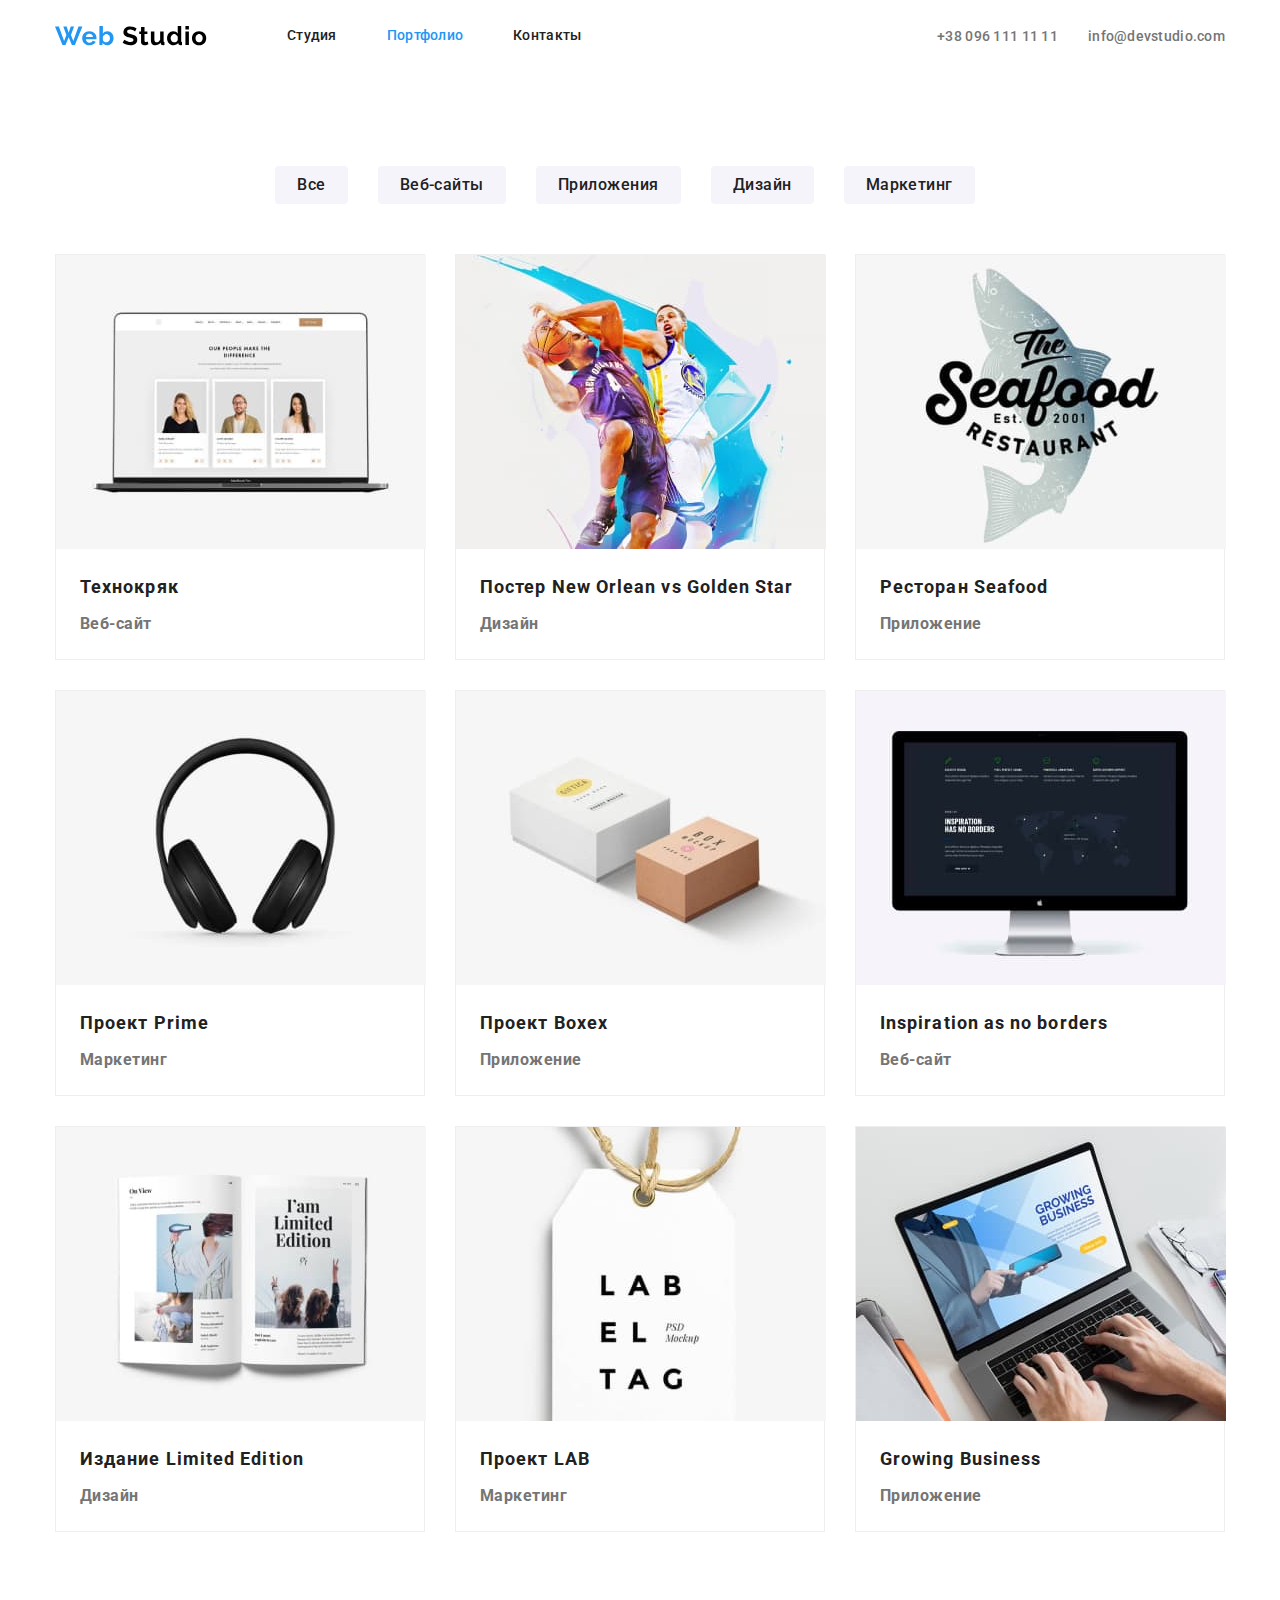
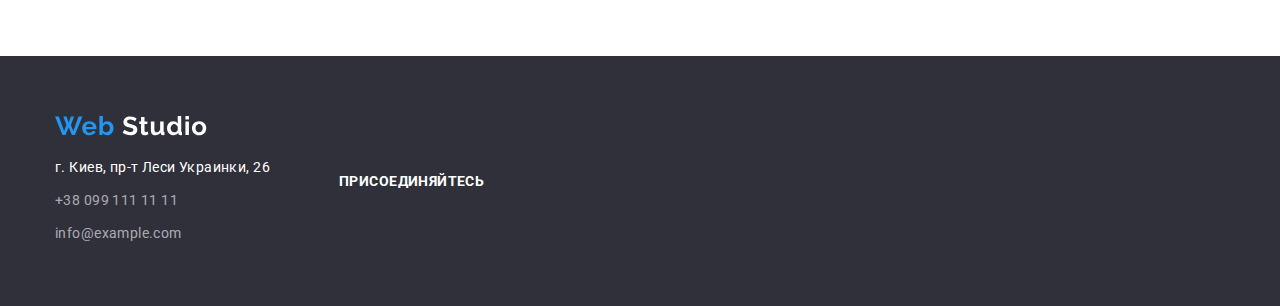
==== portfolio.html @ 87620cf1 "next" ====
<!DOCTYPE html>
<html lang="ru">
  <head>
    <meta charset="UTF-8" />
    <meta name="viewport" content="width=device-width, initial-scale=1.0" />
    <link
      href="https://fonts.googleapis.com/css2?family=Raleway:wght@700&family=Roboto:wght@500;700&display=swap"
      rel="stylesheet"
    />
    <link rel="stylesheet" href =./css/normalize.css />
    <link rel="stylesheet" href="./css/style.css" />
    <title>Document</title>
  </head>
  <body>
    <header class="page-header">
      <div class="container flexbox">
        <nav class="navigation">
          <a href="./" class="logo"
            ><img src="./images/logo/logo.svg" alt="Логотип"
          /></a>

          <ul class="list menu-list">
            <li class="list-item">
              <a href="./index.html" class="link-item">Студия</a>
            </li>
            <li class="list-item">
              <a href="./portfolio.html" class="link-item active">Портфолио</a>
            </li>
            <li class="list-item">
              <a href="#" class="link-item">Контакты</a>
            </li>
          </ul>
        </nav>

        <a href="tel:+380961111111" class="contacts">+38 096 111 11 11</a>
        <a href="mailto:info@devstudio.com" class="contacts"
          >info@devstudio.com</a
        >
      </div>
    </header>
    <main>
      <section class="section-container">
        <div class="container">
          <h1 class="port-title" hidden>Обзор вкладок</h1>
          <ul class="list btn-menu">
            <li class="btn-item">
              <button class="btn" type="button">Все</button>
            </li>
            <li class="btn-item">
              <button class="btn" type="button">Веб-сайты</button>
            </li>
            <li class="btn-item">
              <button class="btn" type="button">Приложения</button>
            </li>
            <li class="btn-item">
              <button class="btn" type="button">Дизайн</button>
            </li>
            <li class="btn-item">
              <button class="btn" type="button">Маркетинг</button>
            </li>
          </ul>
        </div>
        <div class="container">
          <ul class="list list-work">
            <li class="item-portfolio">
              <a href="#" class="port-title"
                ><img
                  src="./images/links/notebook.jpg"
                  alt="Технокряк"
                  width="370"
                  class="d-block"
                />
                <p hidden class="p-description">
                  Технокряк это современная <br />
                  площадка распространения <br />
                  коронавируса. Компании <br />
                  используют эту платформу для <br />
                  цифрового шпионажа и атак на <br />
                  защищенные сервера конкурентов.
                </p>

                <h2 class="port-title">Технокряк</h2>
                <p class="p-sections">Веб-сайт</p>
              </a>
            </li>

            <li class="item-portfolio">
              <a href="#" class="port-title">
                <img
                  class="d-block"
                  src="./images/links/poster.jpg"
                  alt="Постер New Orlean"
                  width="370"
                />
                <p hidden class="p-description">
                  Технокряк это современная <br />
                  площадка распространения <br />
                  коронавируса. Компании <br />
                  используют эту платформу для <br />
                  цифрового шпионажа и атак на <br />
                  защищенные сервера конкурентов.
                </p>

                <h2 class="port-title">Постер New Orlean vs Golden Star</h2>
                <p class="p-sections">Дизайн</p>
              </a>
            </li>

            <li class="item-portfolio">
              <a href="#" class="port-title">
                <img
                  class="d-block"
                  src="./images/links/seafood.jpg"
                  alt="Ресторан Seafood"
                  width="370"
                />
                <p hidden class="p-description">
                  Технокряк это современная <br />
                  площадка распространения <br />
                  коронавируса. Компании <br />
                  используют эту платформу для <br />
                  цифрового шпионажа и атак на <br />
                  защищенные сервера конкурентов.
                </p>

                <h2 class="port-title">Ресторан Seafood</h2>
                <p class="p-sections">Приложение</p>
              </a>
            </li>

            <li class="item-portfolio">
              <a href="#" class="port-title">
                <img
                  class="d-block"
                  src="./images/links/headphone.jpg"
                  alt="Проект Prime"
                  width="370"
                />
                <p hidden class="p-description">
                  Технокряк это современная <br />
                  площадка распространения <br />
                  коронавируса. Компании <br />
                  используют эту платформу для <br />
                  цифрового шпионажа и атак на <br />
                  защищенные сервера конкурентов.
                </p>

                <h3 class="port-title">Проект Prime</h3>
                <p class="p-sections">Маркетинг</p>
              </a>
            </li>

            <li class="item-portfolio">
              <a href="#" class="port-title">
                <img
                  class="d-block"
                  src="./images/links/boxes.jpg"
                  alt="Проект Boxex"
                  width="370"
                />
                <p hidden class="p-description">
                  Технокряк это современная <br />
                  площадка распространения <br />
                  коронавируса. Компании <br />
                  используют эту платформу для <br />
                  цифрового шпионажа и атак на <br />
                  защищенные сервера конкурентов.
                </p>

                <h2 class="port-title">Проект Boxex</h2>
                <p class="p-sections">Приложение</p>
              </a>
            </li>
            <li class="item-portfolio">
              <a href="#" class="port-title">
                <img
                  class="d-block"
                  src="./images/links/screen.jpg"
                  alt="Inspiration as no borders"
                  width="370"
                />
                <p hidden class="p-description">
                  Технокряк это современная <br />
                  площадка распространения <br />
                  коронавируса. Компании <br />
                  используют эту платформу для <br />
                  цифрового шпионажа и атак на <br />
                  защищенные сервера конкурентов.
                </p>
                <h2 class="port-title">Inspiration as no borders</h2>
                <p class="p-sections">Веб-сайт</p>
              </a>
            </li>
            <li class="item-portfolio">
              <a href="#" class="port-title">
                <img
                  class="d-block"
                  src="./images/links/book.jpg"
                  alt="Издание Limited Edition"
                  width="370"
                />
                <p hidden class="p-description">
                  Технокряк это современная <br />
                  площадка распространения <br />
                  коронавируса. Компании <br />
                  используют эту платформу для <br />
                  цифрового шпионажа и атак на <br />
                  защищенные сервера конкурентов.
                </p>

                <h2 class="port-title">Издание Limited Edition</h2>
                <p class="p-sections">Дизайн</p>
              </a>
            </li>
            <li class="item-portfolio">
              <a href="#" class="port-title">
                <img
                  class="d-block"
                  src="./images/links/imglabeltag.jpg"
                  alt="Проект LAB"
                  width="370"
                />
                <p hidden class="p-description">
                  Технокряк это современная <br />
                  площадка распространения <br />
                  коронавируса. Компании <br />
                  используют эту платформу для <br />
                  цифрового шпионажа и атак на <br />
                  защищенные сервера конкурентов.
                </p>

                <h2 class="port-title">Проект LAB</h2>
                <p class="p-sections">Маркетинг</p>
              </a>
            </li>
            <li class="item-portfolio">
              <a href="#" class="port-title">
                <img
                  class="d-block"
                  src="./images/links/imglaptop.jpg"
                  alt="Growing Business"
                  width="370"
                />
                <p hidden class="p-description">
                  Технокряк это современная <br />
                  площадка распространения <br />
                  коронавируса. Компании <br />
                  используют эту платформу для <br />
                  цифрового шпионажа и атак на <br />
                  защищенные сервера конкурентов.
                </p>

                <h2 class="port-title" lang="en">Growing Business</h2>
                <p class="p-sections">Приложение</p>
              </a>
            </li>
          </ul>
        </div>
      </section>
    </main>
    <footer class="foot-color">
      <div class="container flexbox">
        <section>
          <div class="foot-nav">
            <h2 class="section-title" hidden>Контакты</h2>
            <a href="./" class=""
              ><img src="./images/logo/logo-footer.svg" alt="Логотип"
            /></a>
            <address class="logo-foot">
              <ul class="list address-list">
                <li class="address-item">
                  <a
                    href="https://goo.gl/maps/zqUBnES2cwS98cau7"
                    target="_blank"
                    rel="noopener noreferrer"
                    class="map-color"
                    >г. Киев, пр-т Леси Украинки, 26</a
                  >
                </li>
                <li class="address-item">
                  <a href="tel:+380991111111" class="contact-color"
                    >+38 099 111 11 11</a
                  >
                </li>
                <li class="address-item">
                  <a href="mailto:info@example.com" class="contact-color"
                    >info@example.com</a
                  >
                </li>
              </ul>
            </address>
          </div>
        </section>
        <div>
          <p class="join">Присоединяйтесь</p>
          <ul class="list">
            <li>
              <a
                href="#"
                target="_blank"
                rel="noopener noreferrer"
                aria-label="ссылка на Инстаграм"
              ></a>
            </li>
            <li>
              <a
                href="#"
                target="_blank"
                rel="noopener noreferrer"
                aria-label="ссылка на Твиттер"
              ></a>
            </li>
            <li>
              <a
                href="#"
                target="_blank"
                rel="noopener noreferrer"
                aria-label="ссылка на Фейсбук"
              ></a>
            </li>
            <li>
              <a
                href="#"
                target="_blank"
                rel="noopener noreferrer"
                aria-label="ссылка на Линкедин"
              ></a>
            </li>
          </ul>
        </div>
      </div>
    </footer>
  </body>
</html>
---- css/style.css ----
:root {
  --hover-color: #2196f3;
  --general-color: #757575;
  --dark-color: #212121;
  --white-color: #ffffff;
  --bg-btn-color: #f5f4fa;
}

* {
  box-sizing: border-box;
}

.container {
  width: 1200px;
  padding-left: 15px;
  padding-right: 15px;
  margin-left: auto;
  margin-right: auto;
}

body {
  font-family: "Roboto", sans-serif;

  font-size: 14px;
  line-height: 1.714;
  letter-spacing: 0.03em;
  color: var(--general-color);
}

.flexbox {
  display: flex;
  justify-content: flex-start;
  align-items: center;
}

.list {
  list-style: none;
  padding: 0;
  margin: 0;
}

.page-header {
  padding: 24px 0 25px 0;
}

.navigation {
  display: flex;

  align-items: center;
  margin-right: auto;
}

.logo {
  margin-right: 80px;
}

.menu-list {
  display: flex;
}

.list-item {
  margin-right: 50px;
}

.list-item:last-child {
  margin-right: 0;
}

.link-item,
.contacts {
  font-weight: 500;
  font-size: 14px;
  line-height: 1.142;
  letter-spacing: 0.02em;
  color: var(--dark-color);
  text-decoration: none;
}

.link-item:hover,
.link-item:focus,
.contacts:hover,
.contacts:focus {
  color: var(--hover-color);
}

.active {
  color: var(--hover-color);
}

.contacts {
  color: var(--general-color);
}

.contacts:not(:last-child) {
  margin-right: 30px;
}

.page-title {
  font-weight: 900;
  font-size: 44px;
  line-height: 1.36;
  text-align: center;
  letter-spacing: 0.06em;
  text-transform: uppercase;

  color: var(--white-color);
}

.hero {
  background: rgba(47, 48, 58, 0.8);
  background-image: linear-gradient(
      rgba(47, 48, 58, 0.5) 0%,
      rgba(47, 48, 58, 0.5) 100%
    ),
    url(../images/hero/banner.jpg);
  padding-top: 200px;
  padding-bottom: 200px;
}

h1,
h2,
h3,
h4 {
  margin: 0;
  padding: 0;
}

.btn-menu {
  display: flex;
  justify-content: center;
}
.btn-item {
  padding-top: 93px;
  padding-bottom: 50px;
  margin-right: 30px;
}

.btn:last-child {
  margin-right: 0;
}

.btn {
  font-weight: 500;
  font-size: 16px;
  line-height: 1.625;
  text-align: center;
  letter-spacing: 0.03em;
  color: var(--dark-color);
  text-decoration: none;
  border-radius: 4px;
  background-color: var(--bg-btn-color);
  border: none;
  padding: 6px 22px;
}

.btn:hover,
.btn:focus {
  color: var(--white-color);
  background: var(--hover-color);
  border-radius: 4px;
}

.size-btn {
  display: flex;
  margin-top: 30px;
  align-items: center;
  justify-content: center;
}

.link-btn {
  font-weight: 700;
  font-size: 16px;
  line-height: 1.875;

  text-align: center;

  letter-spacing: 0.06em;
  text-decoration: none;
  color: var(--white-color);
  padding: 10px 32px;
  border-radius: 4px;
  background: var(--hover-color);
}

.list-work {
  display: flex;
  flex-wrap: wrap;
}

.section-padding {
  padding-top: 94px;
  padding-bottom: 94px;
}

.pad {
  padding-top: 94px;
  /* padding-bottom: 94px;*/
}

.desc-of-work-item {
  /*flex-direction: column;*/
  width: calc((100% - 90px) / 4);
}

.desc-of-work-item:not(:last-child) {
  margin-right: 30px;
}

.list-what-we-do {
  width: calc((100% - 60px) / 3);
  margin-right: 30px;
}
.list-what-we-do:nth-child(3n) {
  margin: 0;
}

.port-title {
  font-weight: bold;
  font-size: 18px;
  line-height: 2;
  letter-spacing: 0.06em;
  color: var(--dark-color);
  text-decoration: none;
  padding-left: 24px;
  padding-top: 20px;
}

.p-description {
  font-size: 18px;
  line-height: 1.555;
  letter-spacing: 0.03em;
  color: var(--white-color);
  background: var(--hover-color);
}
.our-team-color {
  background: #f5f4fa;
}

.section-title {
  font-weight: 700;
  font-size: 36px;
  line-height: 1.167;
  text-align: center;
  letter-spacing: 0.03em;

  color: var(--dark-color);
  margin-bottom: 50px;
}
.item-team-list {
  background: var(--white-color);
  width: calc((100% - 90px) / 4);
  margin-right: 30px;
}

.item-team-list:nth-child(4n) {
  margin-right: 0;
}
.item-team-list > p {
  padding: 0;
  margin: 0;
  padding-bottom: 24px;
  display: flex;
  justify-content: center;
}

.icon-title,
.img-title,
.join {
  font-weight: 700;
  font-size: 14px;
  line-height: 1.142;
  letter-spacing: 0.03em;
  text-transform: uppercase;
  color: var(--dark-color);
}
.icon-p {
  font-size: 14px;
  line-height: 1.71;
  letter-spacing: 0.03em;
}

.img-title {
  text-align: center;
  background: rgba(47, 48, 58, 0.8);
  color: var(--white-color);
  padding-top: 27px;
  padding-bottom: 27px;
}

.title-h3,
.signature {
  font-size: 16px;
  line-height: 1.1875;
  text-align: center;
  letter-spacing: 0.03em;
}
.p-sections {
  font-size: 16px;
  line-height: 1.875;
  letter-spacing: 0.03em;
  padding-left: 24px;
  color: var(--general-color);
  padding-top: 4px;
  margin: 0;
  padding-bottom: 20px;
}

.title-h3 {
  color: var(--dark-color);
  font-weight: 500;
  padding-top: 30px;
  padding-bottom: 10px;
}

.foot-nav {
  padding-top: 60px;
  padding-bottom: 60px;
  margin-right: 69px;
}

.foot-color {
  background: #2f303a;
}

.logo-foot {
  margin-top: 20px;
}
.address-item {
  margin-bottom: 9px;
}
.address-item:last-child {
  margin-bottom: 0;
}

.contact-color {
  color: rgba(255, 255, 255, 0.6);
  font-style: normal;
  text-decoration: none;
}
.map-color {
  color: var(--white-color);
  font-style: normal;
  text-decoration: none;
}

.join {
  color: var(--white-color);
}

.section-container {
  padding-bottom: 94px;
}

.item-portfolio {
  display: flex;
  width: calc((100% - 60px) / 3);
  margin-right: 30px;
  border: solid 1px #eeeeee;
  margin-bottom: 30px;
}

.item-portfolio > a {
  margin: 0;
  padding: 0;
}
.item-portfolio:nth-child(3n) {
  margin-right: 0;
}

/*.d-block {
  display: block;
}*/

img {
  display: block;
}
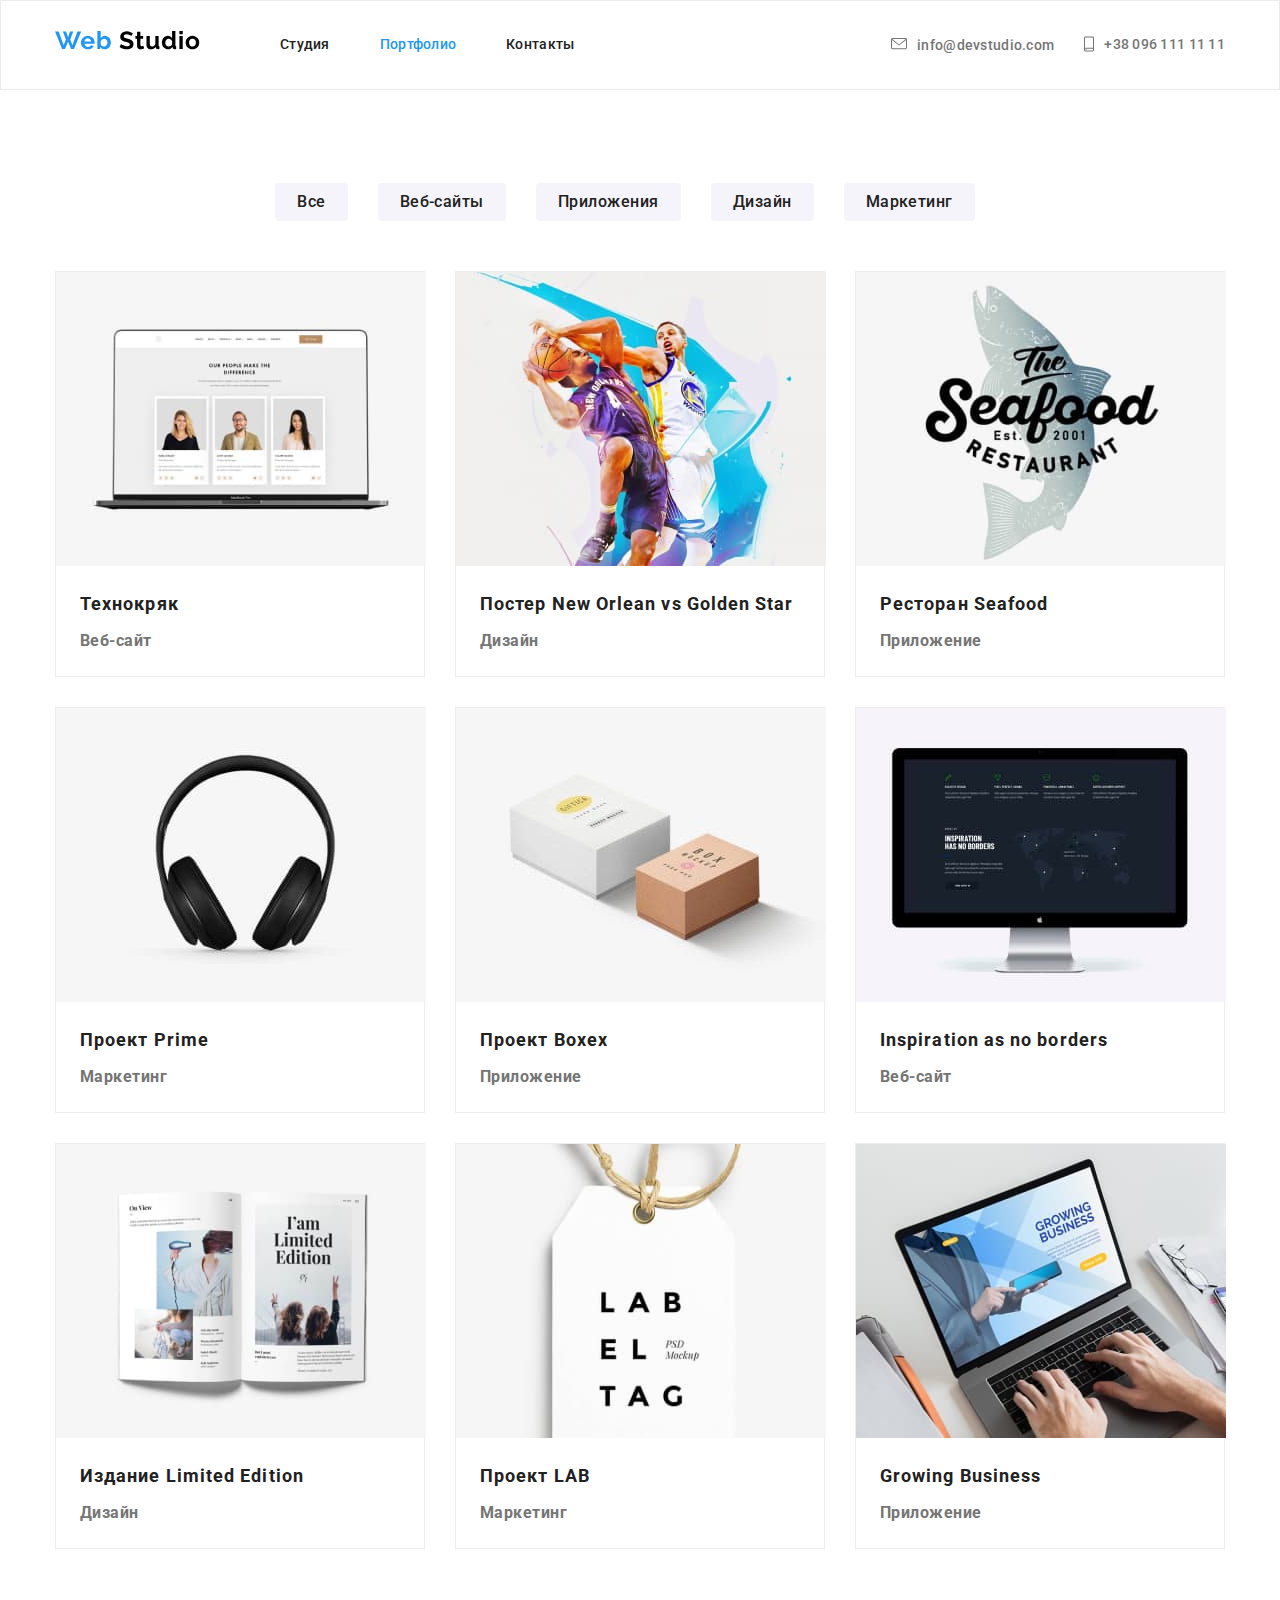
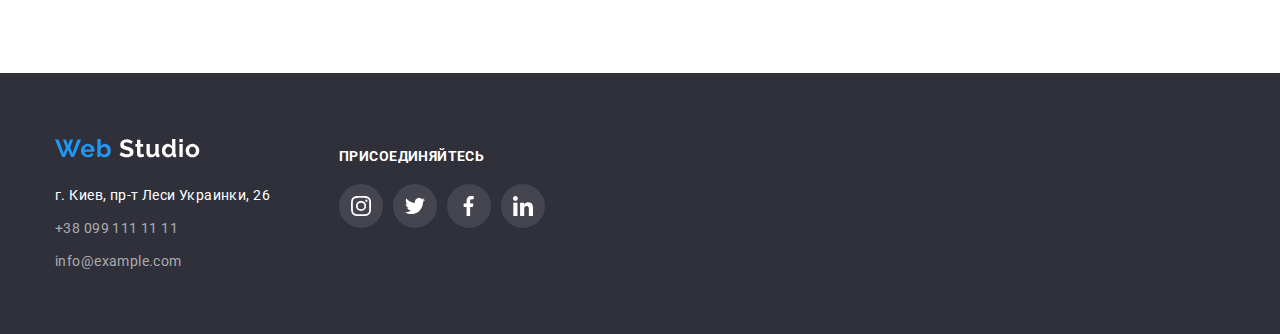
==== commit 946aabd2: "already fix" ====
--- a/portfolio.html
+++ b/portfolio.html
@@ -15,9 +15,11 @@
     <header class="page-header">
       <div class="container flexbox">
         <nav class="navigation">
-          <a href="./" class="logo"
-            ><img src="./images/logo/logo.svg" alt="Логотип"
-          /></a>
+          <a href="./" class="logo">
+            <svg width="145" height="31">
+              <use href="./images/icons/sprite.svg#logo"></use>
+            </svg>
+          </a>
 
           <ul class="list menu-list">
             <li class="list-item">
@@ -32,9 +34,18 @@
           </ul>
         </nav>
 
-        <a href="tel:+380961111111" class="contacts">+38 096 111 11 11</a>
-        <a href="mailto:info@devstudio.com" class="contacts"
-          >info@devstudio.com</a
+        <a href="mailto:info@devstudio.com" class="contacts">
+          <svg class="contacts-icon" width="16" height="12">
+            <use href="./images/icons/sprite.svg#envelope"></use>
+          </svg>
+          info@devstudio.com</a
+        >
+        <a href="tel:+380961111111" class="contacts">
+          <svg class="contacts-icon" width="10" height="16">
+            <use href="./images/icons/sprite.svg#smartphone"></use>
+          </svg>
+
+          +38 096 111 11 11</a
         >
       </div>
     </header>
@@ -263,9 +274,11 @@
         <section>
           <div class="foot-nav">
             <h2 class="section-title" hidden>Контакты</h2>
-            <a href="./" class=""
-              ><img src="./images/logo/logo-footer.svg" alt="Логотип"
-            /></a>
+            <a href="./" class="dostalo"
+              ><svg width="145" height="31" class="logotype">
+                <use href="./images/icons/sprite.svg#logo"></use>
+              </svg>
+            </a>
             <address class="logo-foot">
               <ul class="list address-list">
                 <li class="address-item">
@@ -291,40 +304,60 @@
             </address>
           </div>
         </section>
-        <div>
+        <div class="join-to-us">
           <p class="join">Присоединяйтесь</p>
-          <ul class="list">
+          <ul class="list menu-list icon-link-list foot-icon-list">
             <li>
               <a
-                href="#"
+                href="https://www.instagram.com/"
                 target="_blank"
                 rel="noopener noreferrer"
-                aria-label="ссылка на Инстаграм"
-              ></a>
+                aria-label="ссылка Инстаграм"
+                class="icon-foot-link"
+              >
+                <svg class="icon-foot-img" width="20" height="20">
+                  <use href="./images/icons/sprite.svg#instagram"></use>
+                </svg>
+              </a>
             </li>
             <li>
               <a
-                href="#"
+                href="https://twitter.com/"
                 target="_blank"
                 rel="noopener noreferrer"
-                aria-label="ссылка на Твиттер"
-              ></a>
+                aria-label="ссылка Твиттер"
+                class="icon-foot-link"
+              >
+                <svg class="icon-foot-img" width="20" height="20">
+                  <use href="./images/icons/sprite.svg#twitter"></use>
+                </svg>
+              </a>
             </li>
             <li>
               <a
-                href="#"
+                href="https://facebook.com/"
                 target="_blank"
                 rel="noopener noreferrer"
-                aria-label="ссылка на Фейсбук"
-              ></a>
+                aria-label="ссылка Фейсбук"
+                class="icon-foot-link"
+              >
+                <svg class="icon-foot-img" width="20" height="20">
+                  <use href="./images/icons/sprite.svg#facebook"></use>
+                </svg>
+              </a>
             </li>
             <li>
               <a
-                href="#"
+                href="https://www.linkedin.com/"
                 target="_blank"
                 rel="noopener noreferrer"
-                aria-label="ссылка на Линкедин"
-              ></a>
+                aria-label="ссылка Линкедин"
+                class="icon-foot-link"
+              >
+                <svg class="icon-foot-img" width="20" height="20">
+                  <use href="./images/icons/sprite.svg#linkedin"></use>
+                </svg>
+              </a>
             </li>
           </ul>
         </div>
--- a/css/style.css
+++ b/css/style.css
@@ -4,6 +4,8 @@
   --dark-color: #212121;
   --white-color: #ffffff;
   --bg-btn-color: #f5f4fa;
+  --icon-link-color: #afb1b8;
+  --black: #000;
 }
 
 * {
@@ -41,6 +43,7 @@
 
 .page-header {
   padding: 24px 0 25px 0;
+  border: 1px solid #ececec;
 }
 
 .navigation {
@@ -81,6 +84,7 @@
 .contacts:hover,
 .contacts:focus {
   color: var(--hover-color);
+  --general-color: #2196f3;
 }
 
 .active {
@@ -89,10 +93,16 @@
 
 .contacts {
   color: var(--general-color);
+  display: inline-flex;
+  align-items: center;
 }
 
 .contacts:not(:last-child) {
   margin-right: 30px;
+}
+
+.contacts-icon {
+  margin-right: 10px;
 }
 
 .page-title {
@@ -109,10 +119,14 @@
 .hero {
   background: rgba(47, 48, 58, 0.8);
   background-image: linear-gradient(
-      rgba(47, 48, 58, 0.5) 0%,
-      rgba(47, 48, 58, 0.5) 100%
+      rgba(47, 48, 58, 0.6) 0%,
+      rgba(47, 48, 58, 0.6) 100%
     ),
     url(../images/hero/banner.jpg);
+  background-repeat: no-repeat;
+  background-position: 50% 50%;
+  background-size: cover;
+
   padding-top: 200px;
   padding-bottom: 200px;
 }
@@ -187,6 +201,39 @@
   flex-wrap: wrap;
 }
 
+.icon-link-list {
+  justify-content: center;
+  align-items: center;
+  padding-bottom: 30px;
+  margin-top: 16px;
+}
+
+.icon-link-list > li:not(:last-child) {
+  margin-right: 10px;
+}
+
+.icon-link {
+  display: inline-flex;
+  justify-content: center;
+  align-items: center;
+  width: 44px;
+  height: 44px;
+  border-radius: 50%;
+  background-color: var(--white-color);
+}
+.icon-img {
+  fill: var(--icon-link-color);
+}
+.icon-link:hover,
+.icon-link:focus {
+  background-color: var(--hover-color);
+}
+
+.icon-link:hover .icon-img,
+.icon-link:focus .icon-img {
+  fill: var(--white-color);
+}
+
 .section-padding {
   padding-top: 94px;
   padding-bottom: 94px;
@@ -204,6 +251,18 @@
 
 .desc-of-work-item:not(:last-child) {
   margin-right: 30px;
+}
+.icon-align {
+  display: block;
+  margin-right: auto;
+  margin-left: auto;
+}
+.icon-item-bg {
+  background-color: var(--bg-btn-color);
+  height: 120px;
+  border-radius: 4px;
+  margin-bottom: 30px;
+  padding-top: 25px;
 }
 
 .list-what-we-do {
@@ -250,6 +309,8 @@
   background: var(--white-color);
   width: calc((100% - 90px) / 4);
   margin-right: 30px;
+  box-shadow: 1px 3px rgba(0, 0, 0, 0.12), 0px 1px 1px rgba(0, 0, 0, 0.14),
+    0px 2px 1px rgba(0, 0, 0, 0.2);
 }
 
 .item-team-list:nth-child(4n) {
@@ -258,7 +319,6 @@
 .item-team-list > p {
   padding: 0;
   margin: 0;
-  padding-bottom: 24px;
   display: flex;
   justify-content: center;
 }
@@ -311,11 +371,53 @@
   padding-top: 30px;
   padding-bottom: 10px;
 }
+.list-nav-icon {
+  justify-content: center;
+
+  margin-top: 50px;
+}
+
+.nav-icon-link {
+  display: inline-flex;
+  justify-content: center;
+  align-items: center;
+  width: 170px;
+  height: 90px;
+  border: 1px solid var(--icon-link-color);
+  border-radius: 4px;
+}
+.nav-icon-item:not(:last-child) {
+  margin-right: 30px;
+}
+
+.nav-icon-item:hover {
+  --icon-link-color: #2196f3;
+}
 
 .foot-nav {
   padding-top: 60px;
-  padding-bottom: 60px;
   margin-right: 69px;
+}
+.foot-icon-list {
+  margin-top: 20px;
+  padding-bottom: 100px;
+}
+
+.icon-foot-link {
+  display: inline-flex;
+  justify-content: center;
+  align-items: center;
+  width: 44px;
+  height: 44px;
+  border-radius: 50%;
+  background-color: rgba(255, 255, 255, 0.1);
+}
+.icon-foot-img {
+  fill: var(--white-color);
+}
+.icon-foot-link:hover,
+.icon-foot-link:focus {
+  background-color: var(--hover-color);
 }
 
 .foot-color {
@@ -324,7 +426,21 @@
 
 .logo-foot {
   margin-top: 20px;
-}
+  padding-bottom: 60px;
+}
+
+.logotype {
+  --black: #fff;
+  margin: 0;
+  padding: 0;
+}
+.dostalo {
+  display: flex;
+  align-items: center;
+  margin: 0;
+  padding: 0;
+}
+
 .address-item {
   margin-bottom: 9px;
 }
@@ -342,7 +458,9 @@
   font-style: normal;
   text-decoration: none;
 }
-
+.join-to-us {
+  padding-top: 55px;
+}
 .join {
   color: var(--white-color);
 }
@@ -359,6 +477,11 @@
   margin-bottom: 30px;
 }
 
+.item-portfolio:hover {
+  box-shadow: 0px 1px 1px rgba(0, 0, 0, 0.12), 0px 4px 4px rgba(0, 0, 0, 0.06),
+    1px 4px 6px rgba(0, 0, 0, 0.16);
+}
+
 .item-portfolio > a {
   margin: 0;
   padding: 0;
@@ -367,10 +490,6 @@
   margin-right: 0;
 }
 
-/*.d-block {
-  display: block;
-}*/
-
 img {
   display: block;
 }
